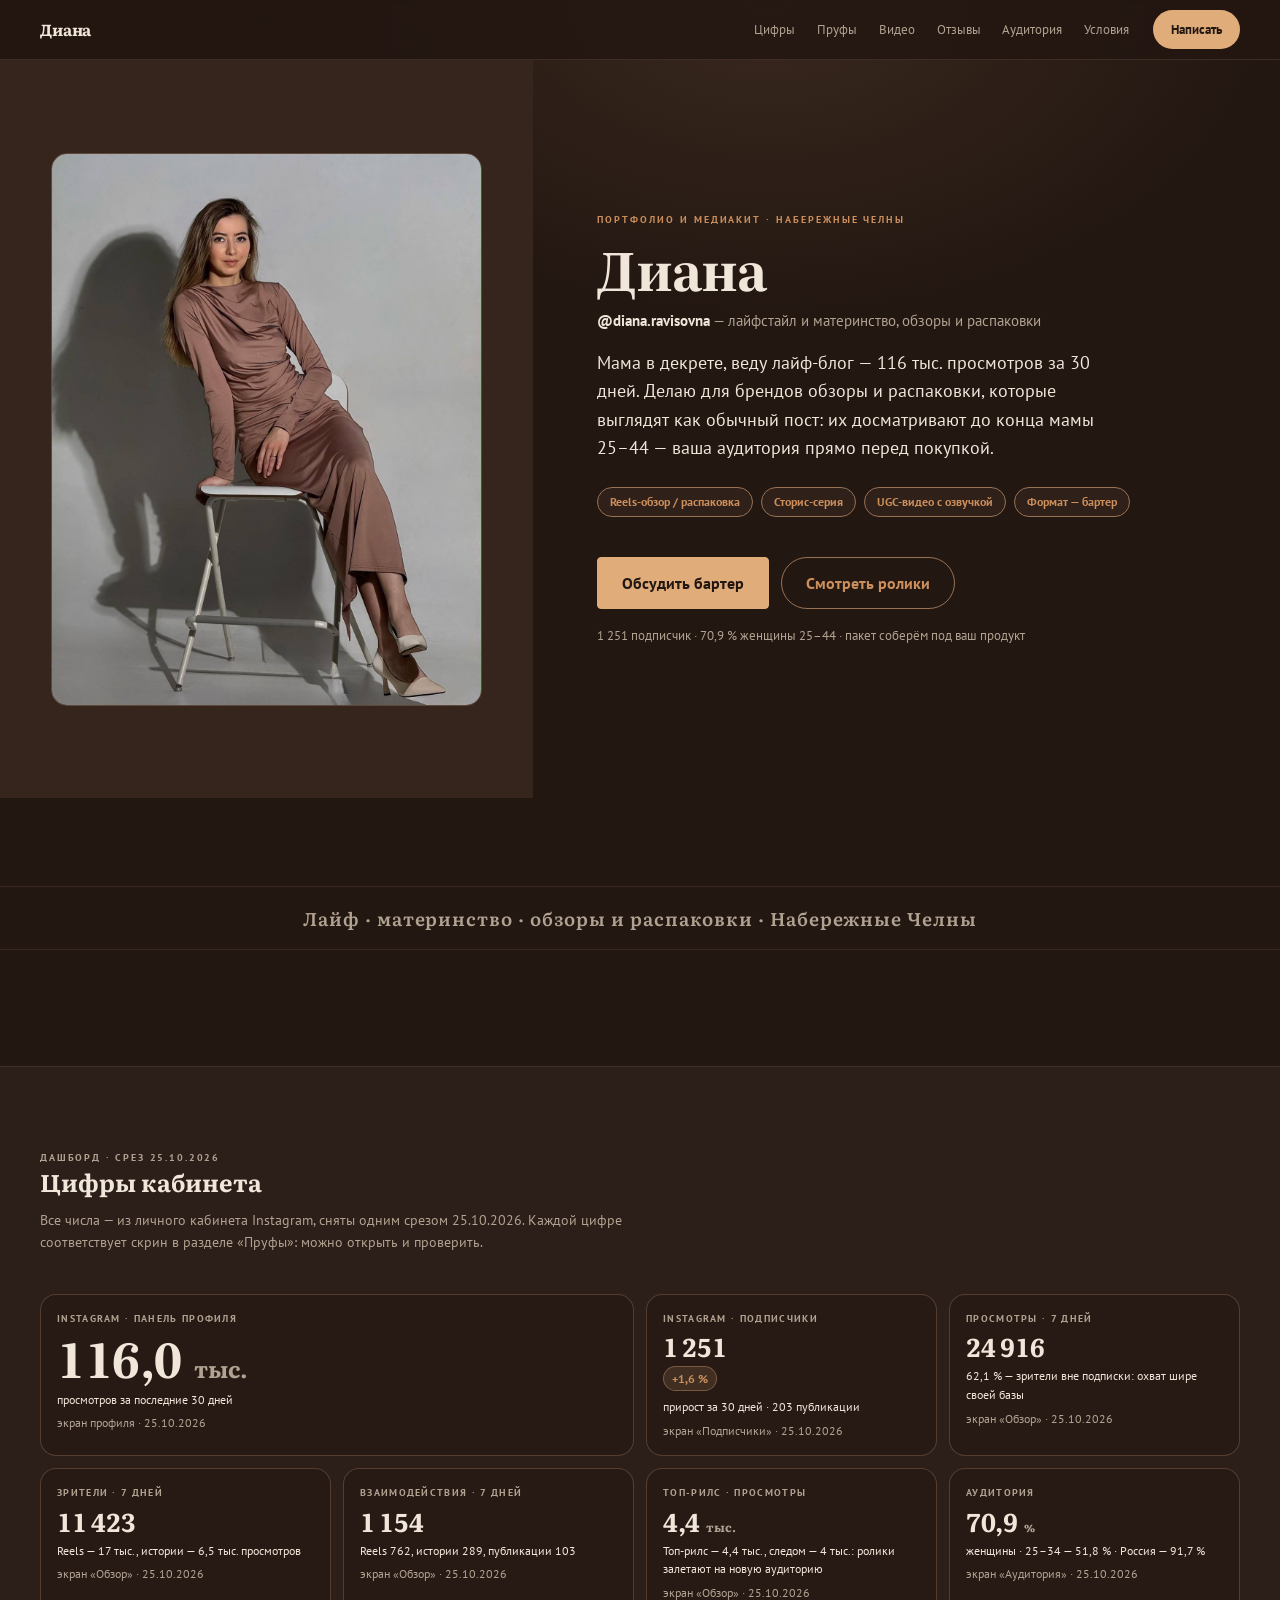
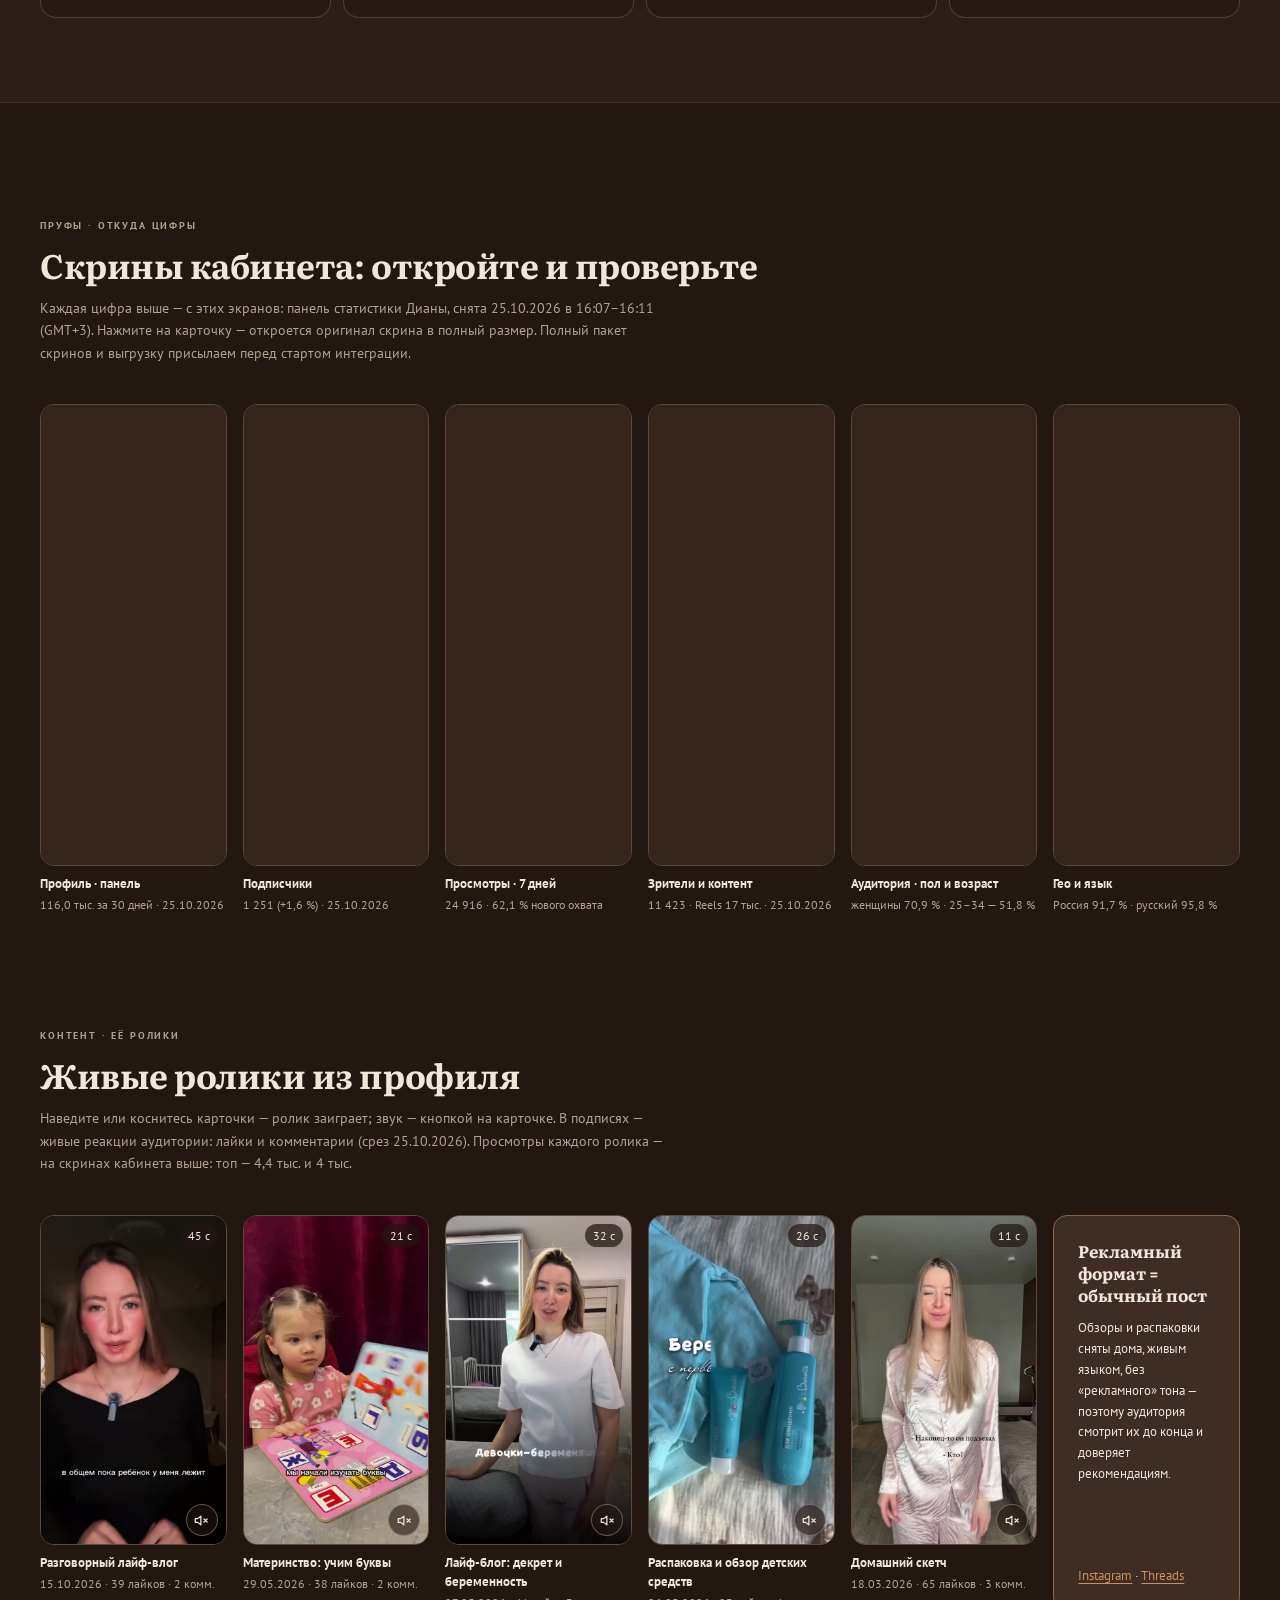
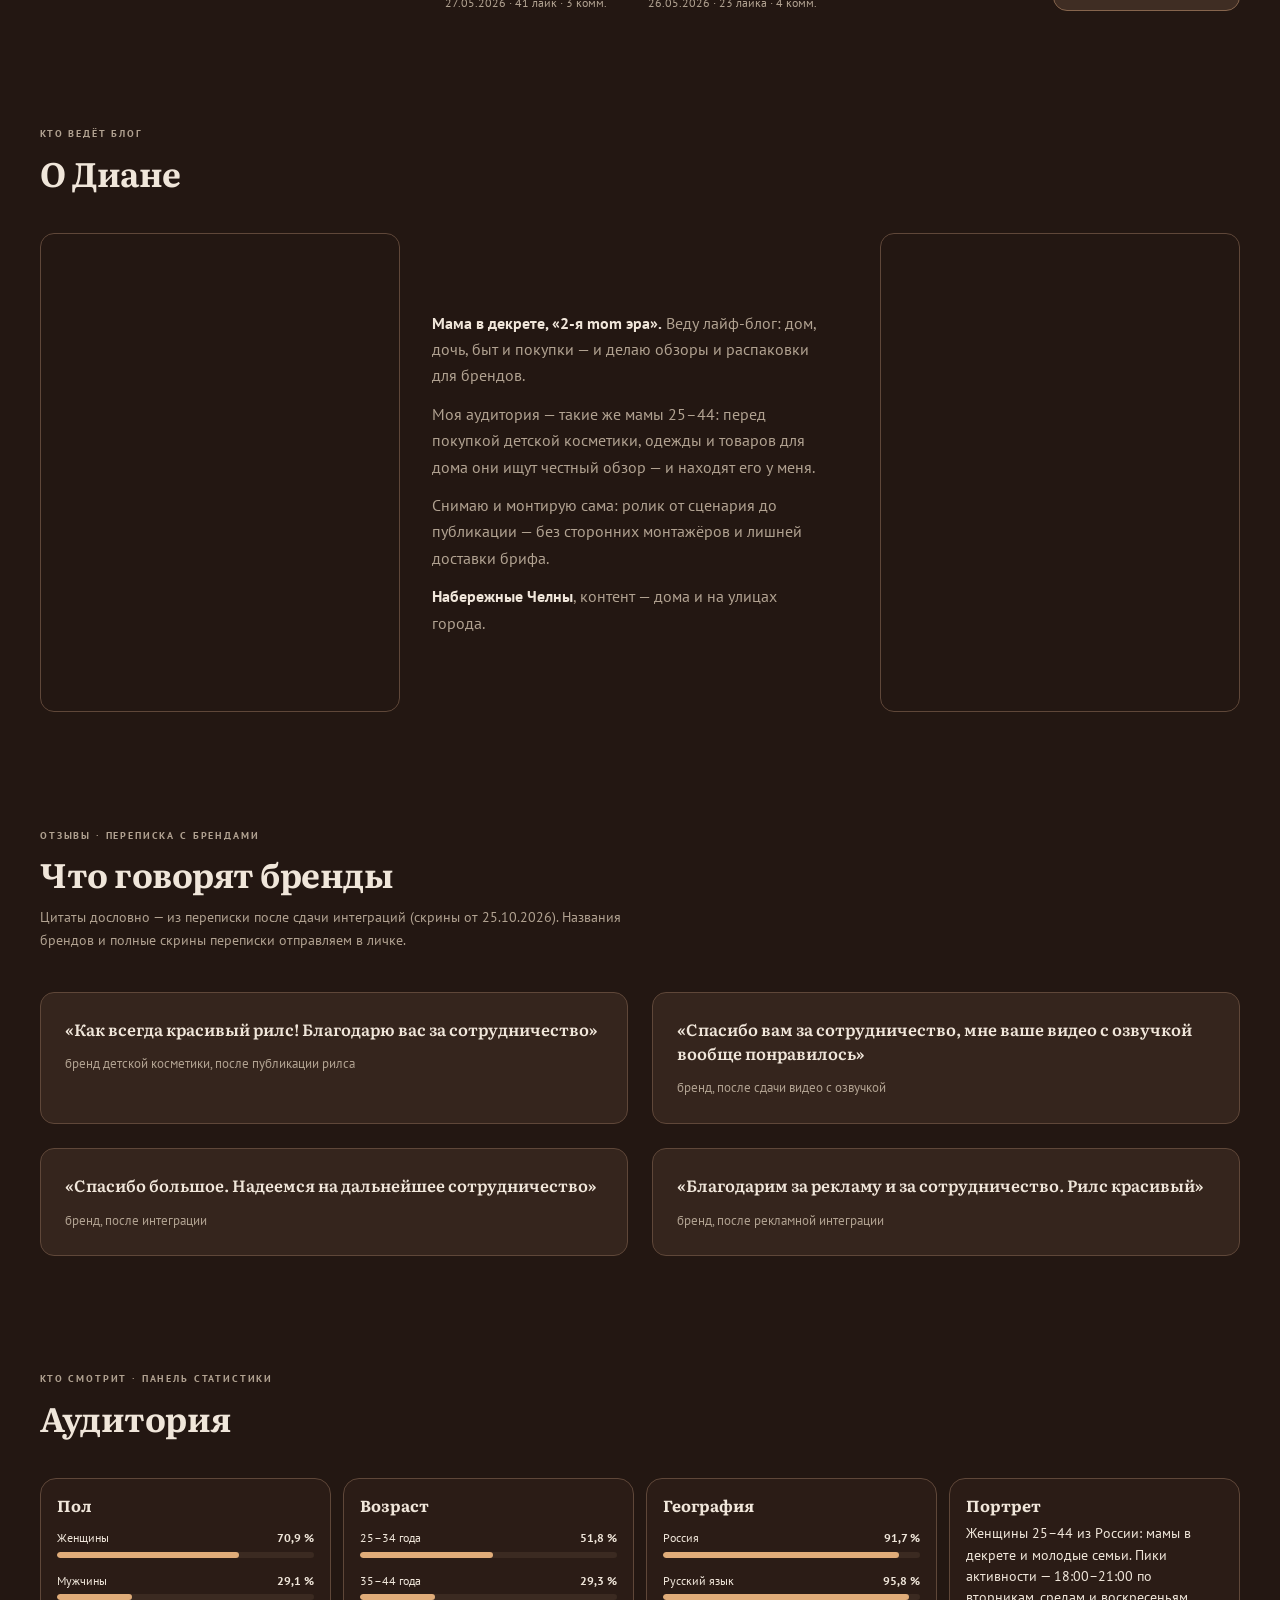
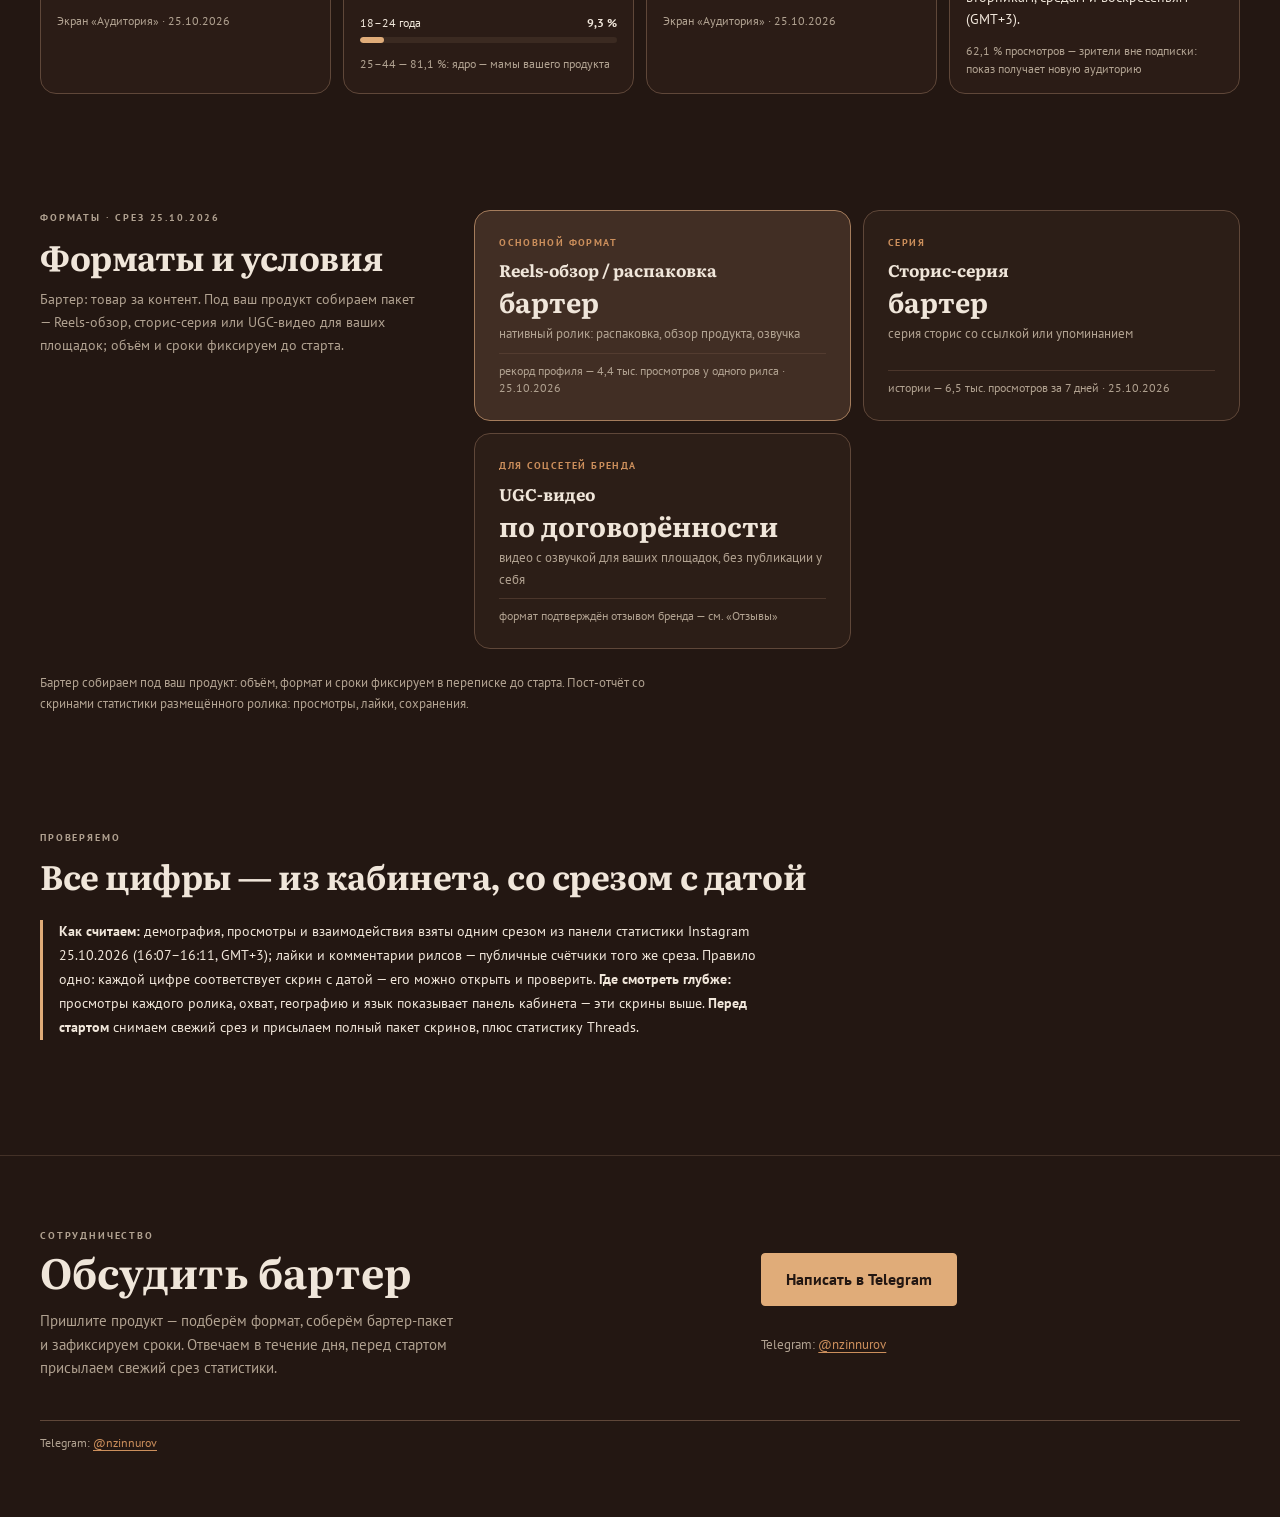
==== index.html @ 682ace09 "Портфолио: только Диана Рависовна" ====
<!DOCTYPE html>
<html lang="ru">
<head>
  <meta charset="UTF-8">
  <meta name="viewport" content="width=device-width, initial-scale=1.0">
  <title>Диана — портфолио и медиакит</title>
  <meta name="description" content="Портфолио и медиакит Дианы (@diana.ravisovna): лайф-блог о материнстве, обзоры и распаковки.">
  <meta http-equiv="refresh" content="0; url=/creators/diana-ravisovna/">
  <link rel="canonical" href="/creators/diana-ravisovna/">
  <link rel="icon" href="data:image/svg+xml,%3Csvg xmlns='http://www.w3.org/2000/svg' viewBox='0 0 16 16'%3E%3Crect width='16' height='16' fill='%231f130c'/%3E%3Ccircle cx='8' cy='8' r='4' fill='%23d29754'/%3E%3C/svg%3E">
</head>
<body>
  <p><a href="/creators/diana-ravisovna/">Диана — портфолио и медиакит</a></p>
</body>
</html>
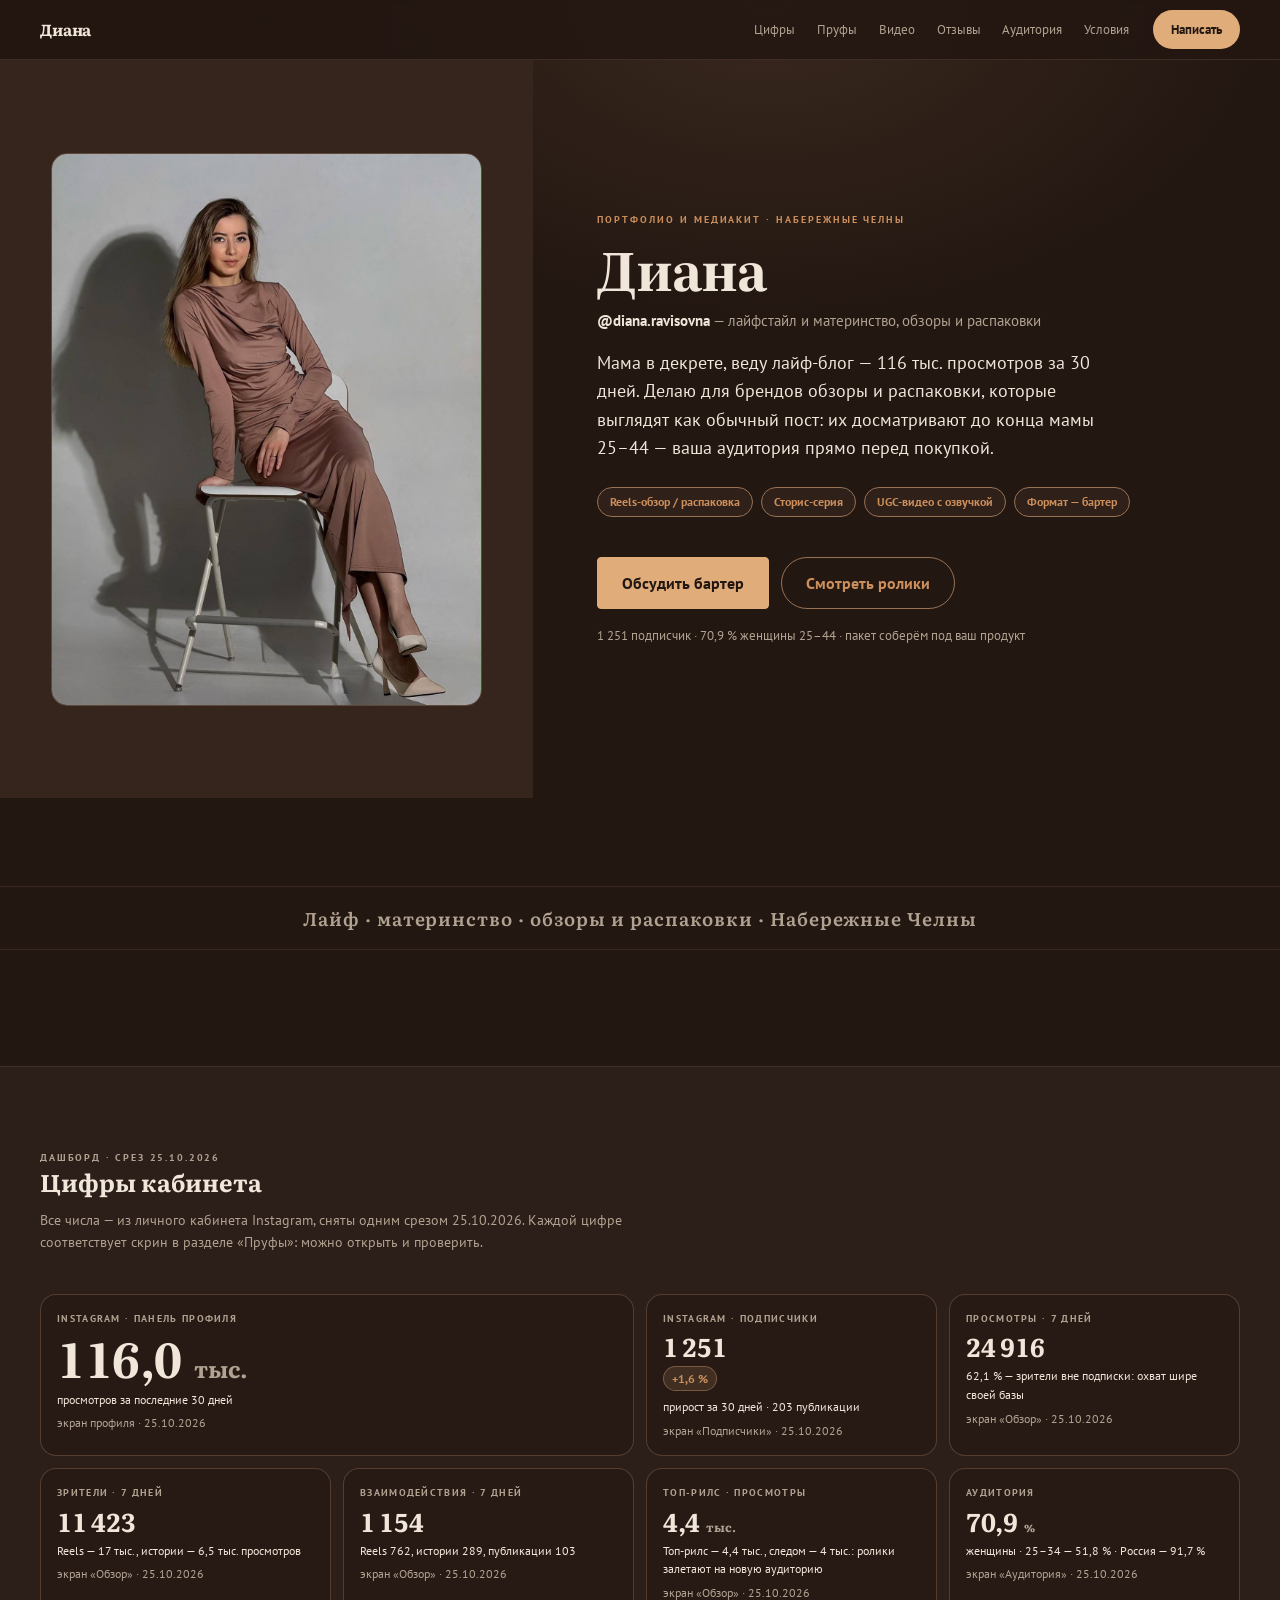
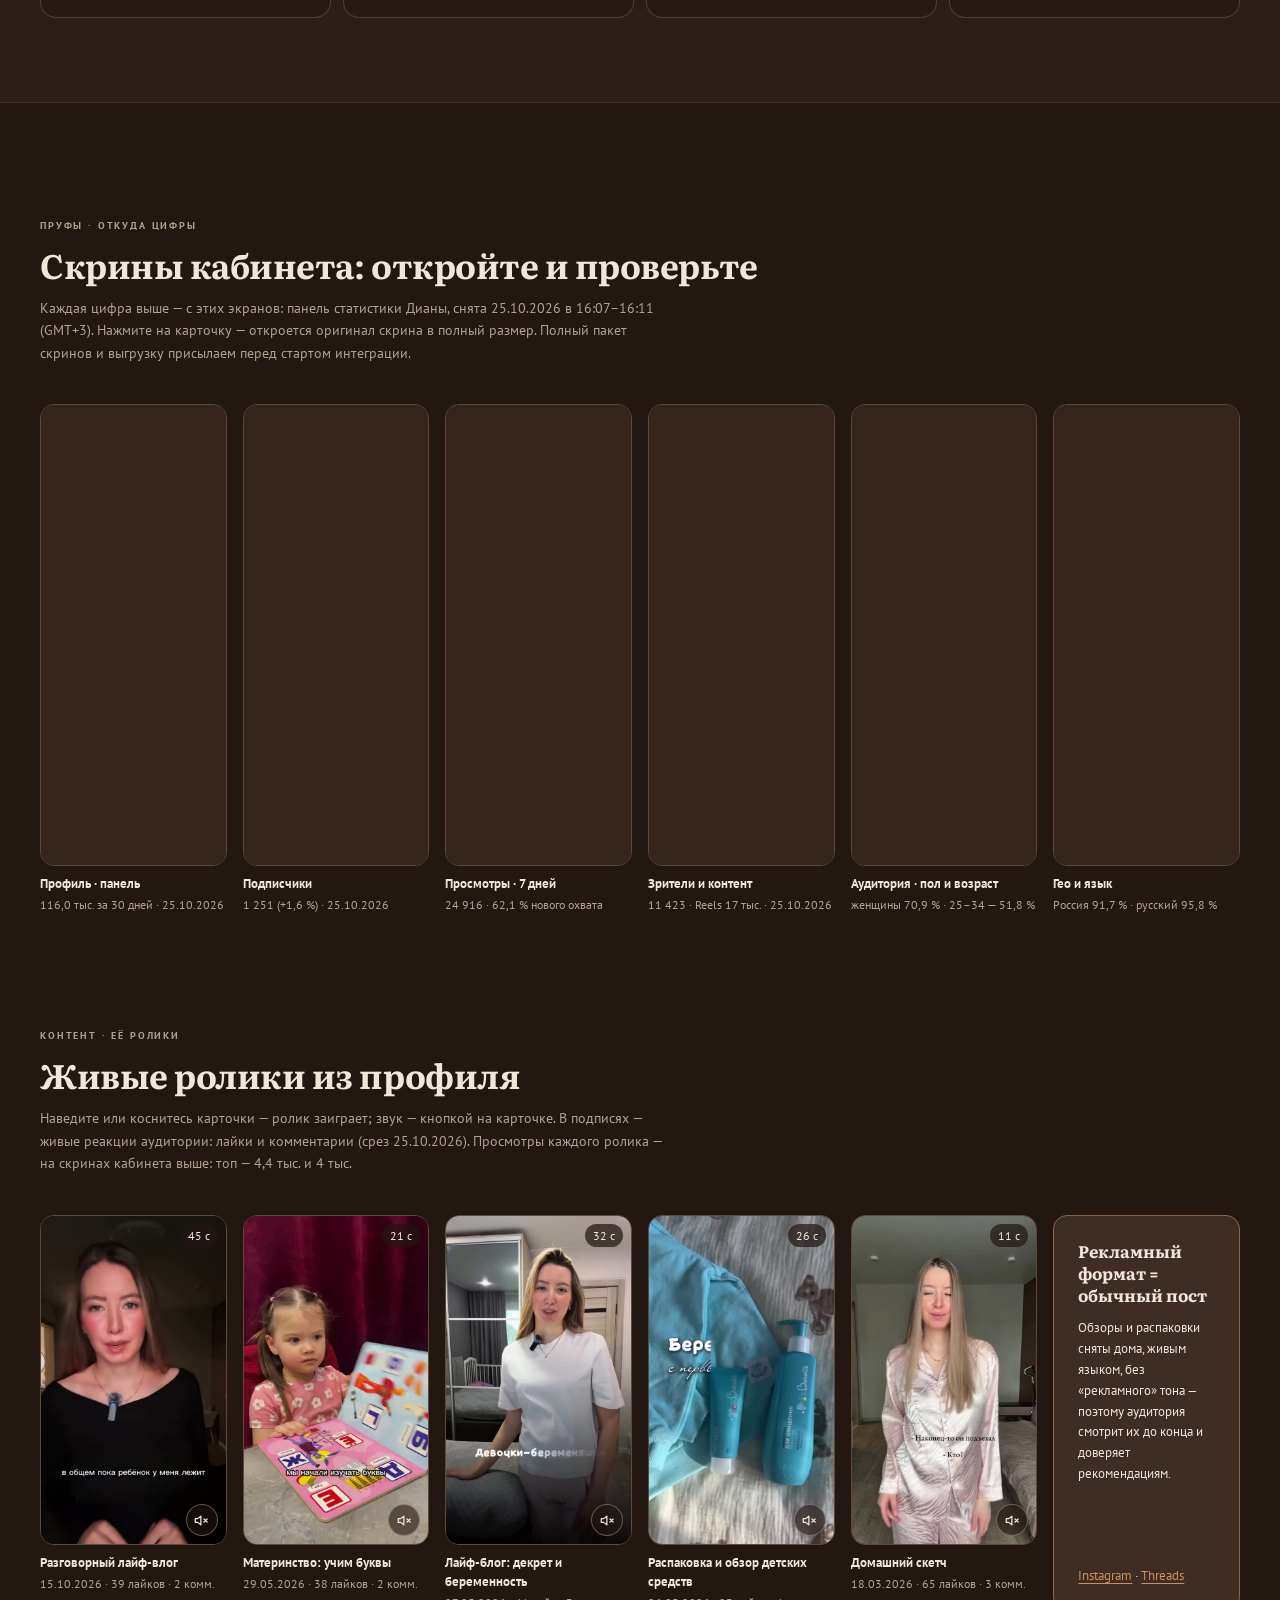
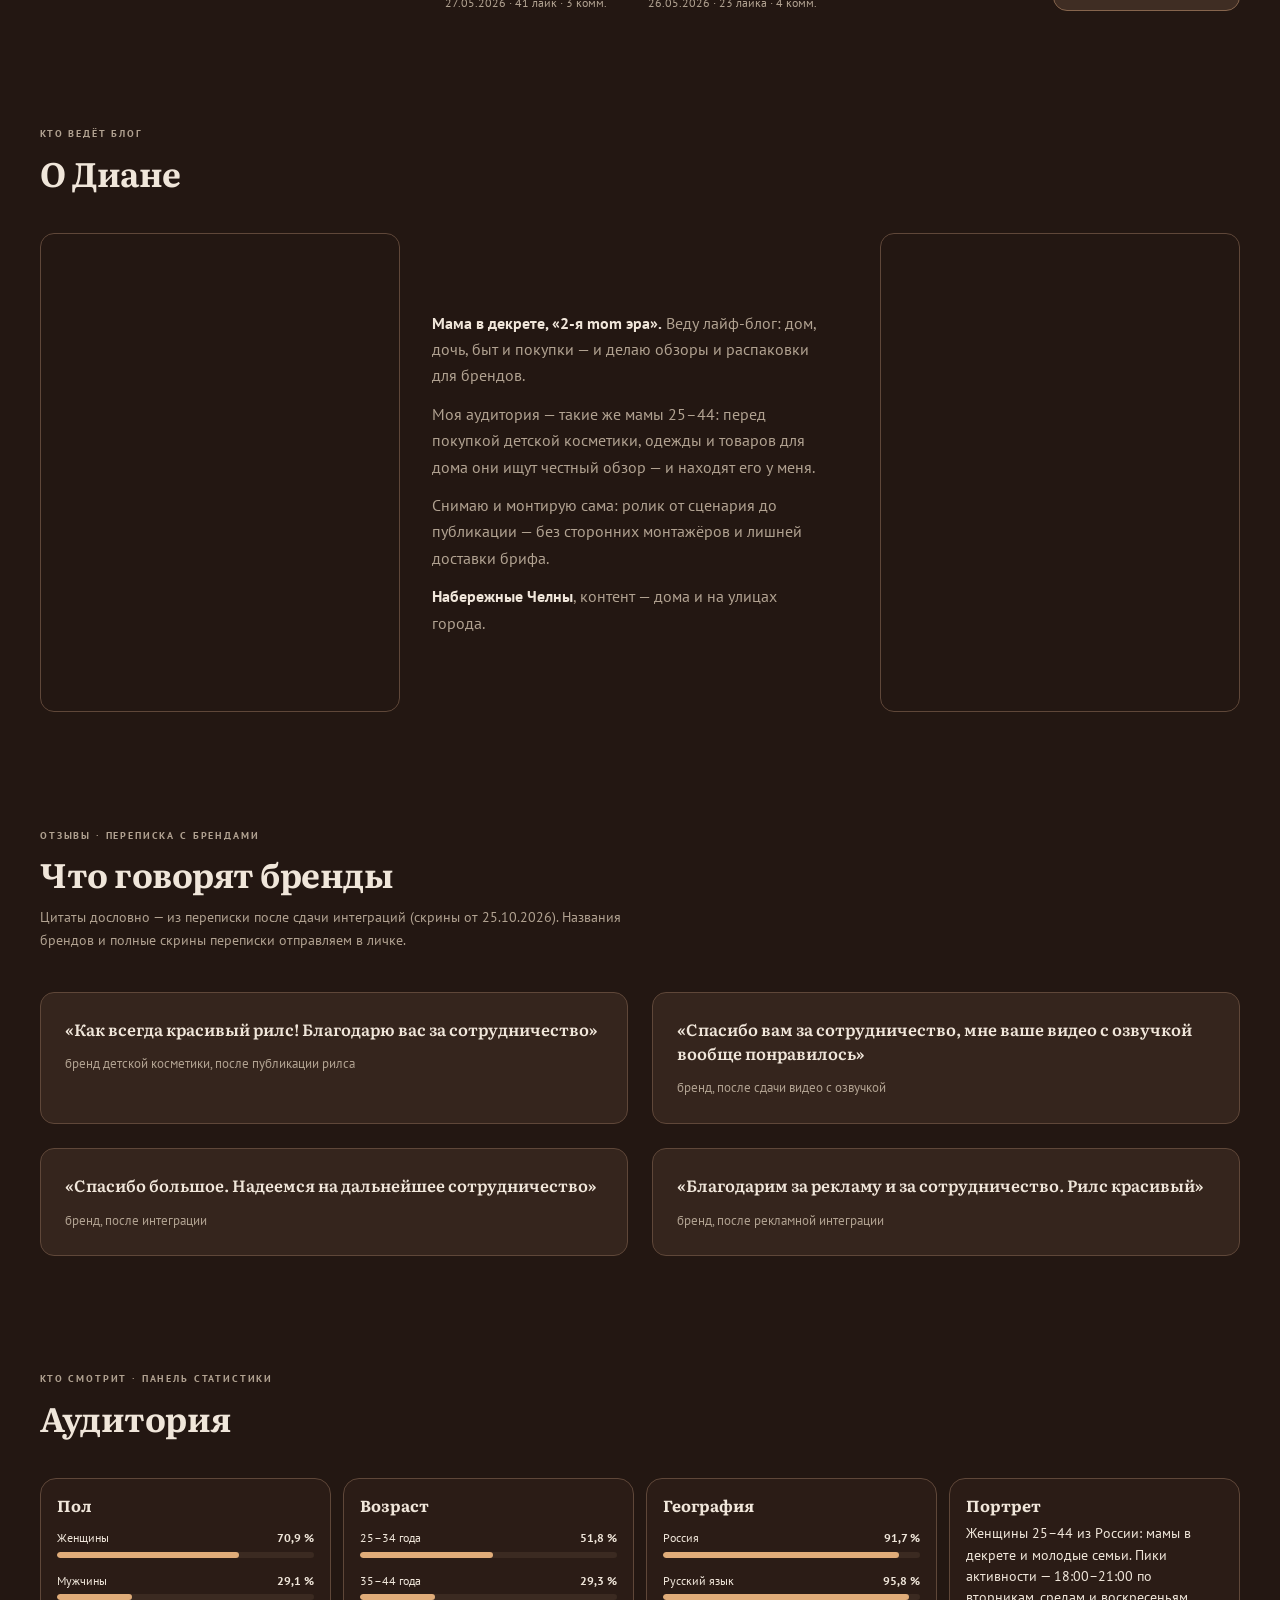
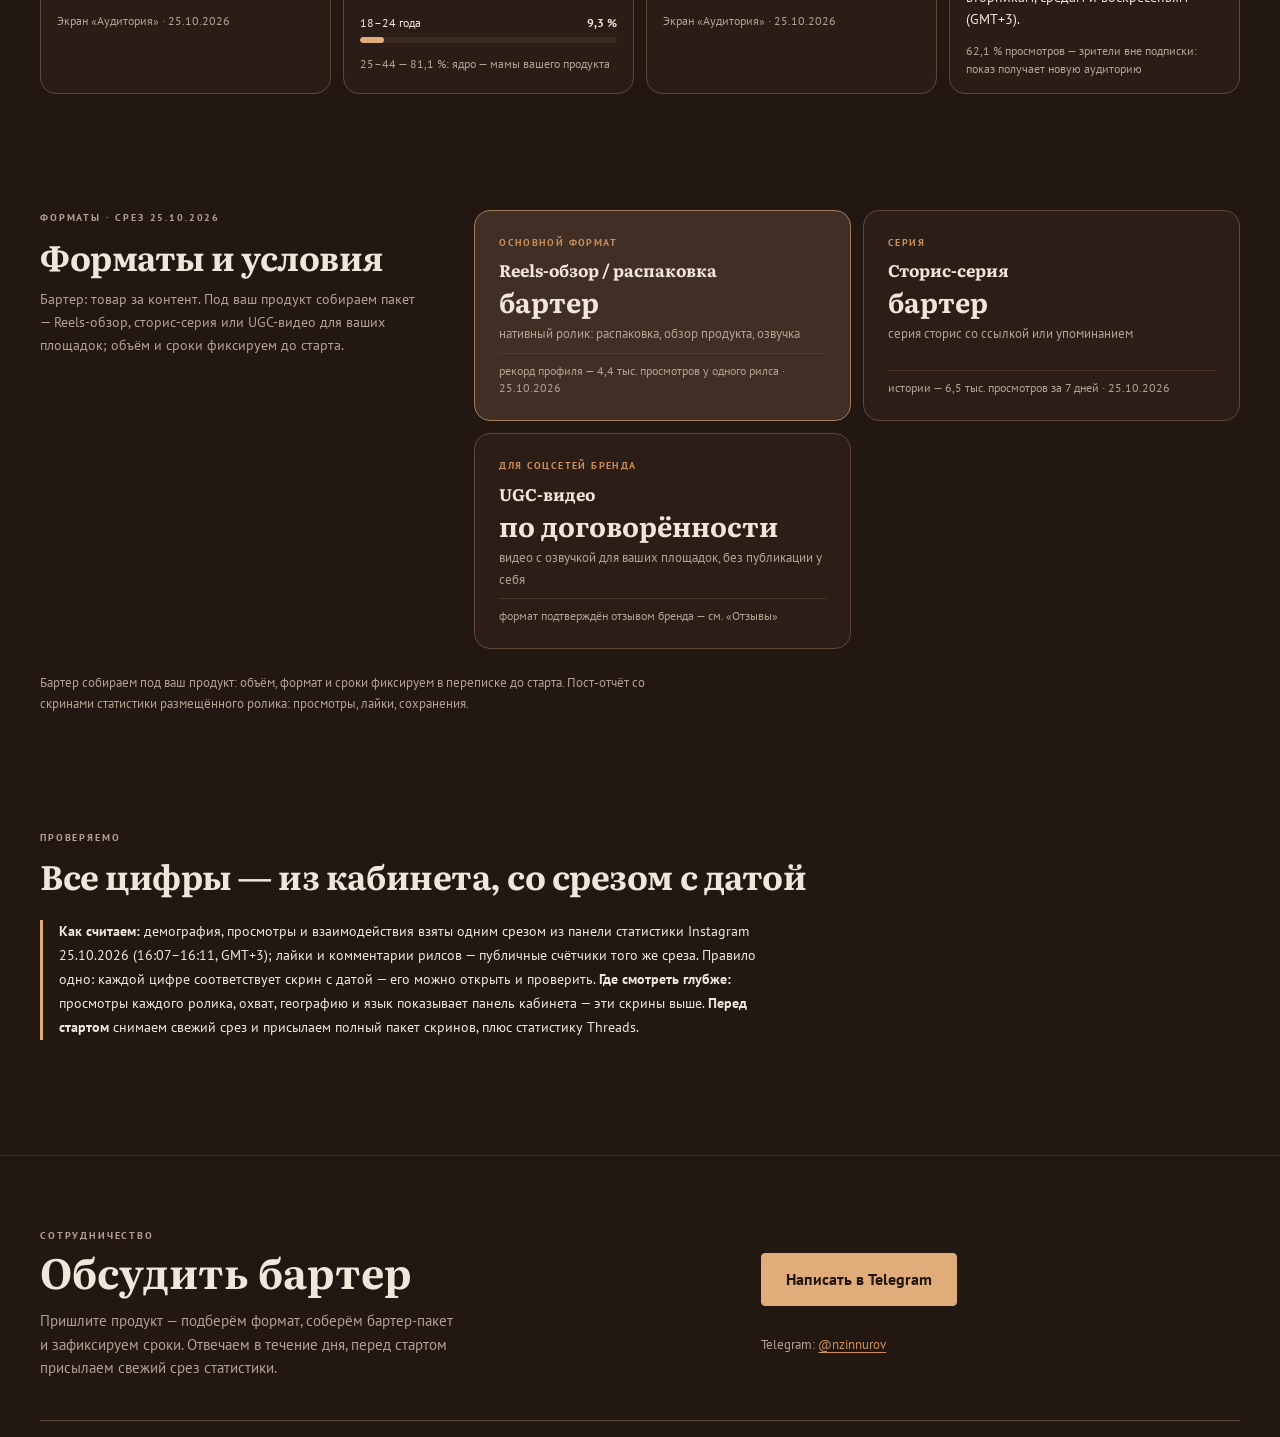
==== commit 45bfb6f0: "Превью-карточка для ссылок: og:/twitter: теги + кроп 1200x628" ====
--- a/index.html
+++ b/index.html
@@ -7,6 +7,17 @@
   <meta name="description" content="Портфолио и медиакит Дианы (@diana.ravisovna): лайф-блог о материнстве, обзоры и распаковки.">
   <meta http-equiv="refresh" content="0; url=/creators/diana-ravisovna/">
   <link rel="canonical" href="/creators/diana-ravisovna/">
+  <meta property="og:type" content="website">
+  <meta property="og:site_name" content="Портфолио и медиакит">
+  <meta property="og:locale" content="ru_RU">
+  <meta property="og:title" content="Диана — портфолио и медиакит">
+  <meta property="og:description" content="Лайф-блог о материнстве, обзоры и распаковки. 1 251 подписчик, 116 тыс. просмотров за 30 дней — все цифры со скринами кабинета.">
+  <meta property="og:url" content="https://nurislamzinnurov-lang.github.io/">
+  <meta property="og:image" content="https://nurislamzinnurov-lang.github.io/creators/diana-ravisovna/img/card.jpg">
+  <meta property="og:image:width" content="1200">
+  <meta property="og:image:height" content="628">
+  <meta name="twitter:card" content="summary_large_image">
+  <meta name="twitter:image" content="https://nurislamzinnurov-lang.github.io/creators/diana-ravisovna/img/card.jpg">
   <link rel="icon" href="data:image/svg+xml,%3Csvg xmlns='http://www.w3.org/2000/svg' viewBox='0 0 16 16'%3E%3Crect width='16' height='16' fill='%231f130c'/%3E%3Ccircle cx='8' cy='8' r='4' fill='%23d29754'/%3E%3C/svg%3E">
 </head>
 <body>
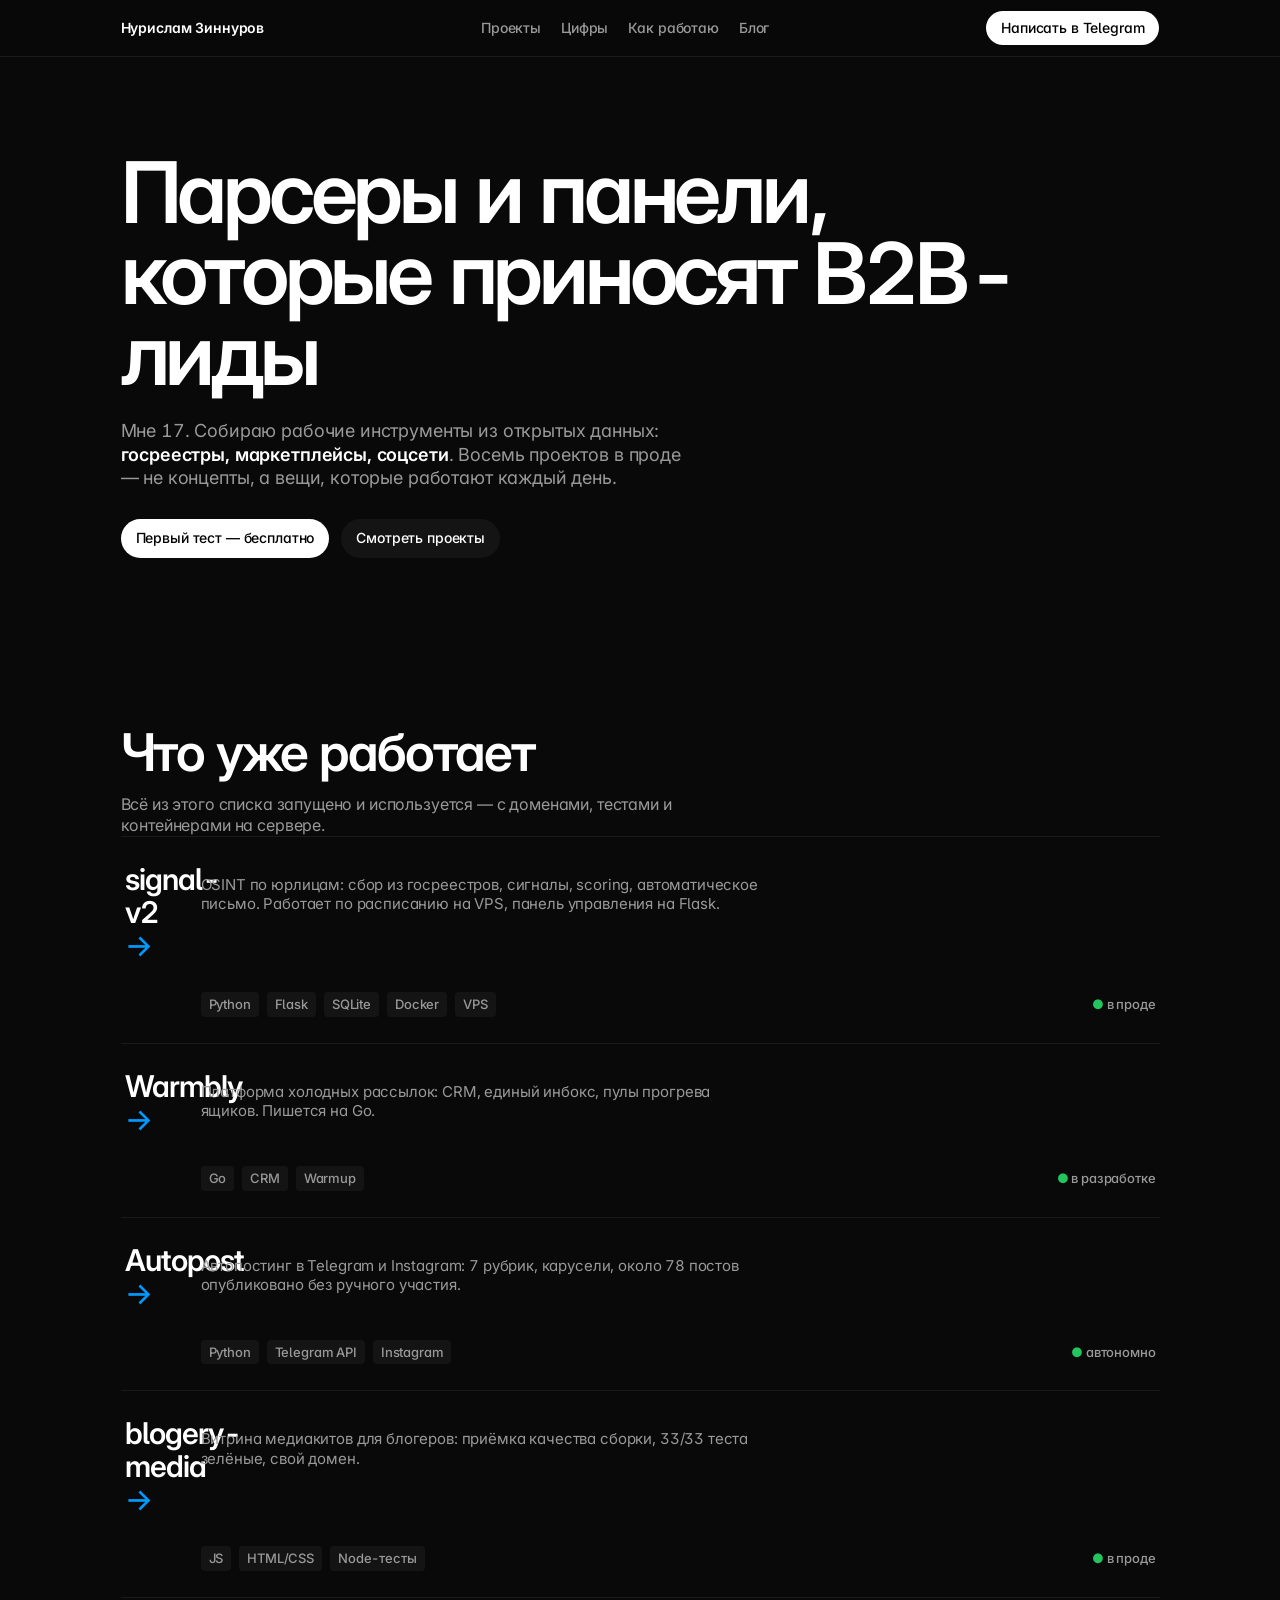
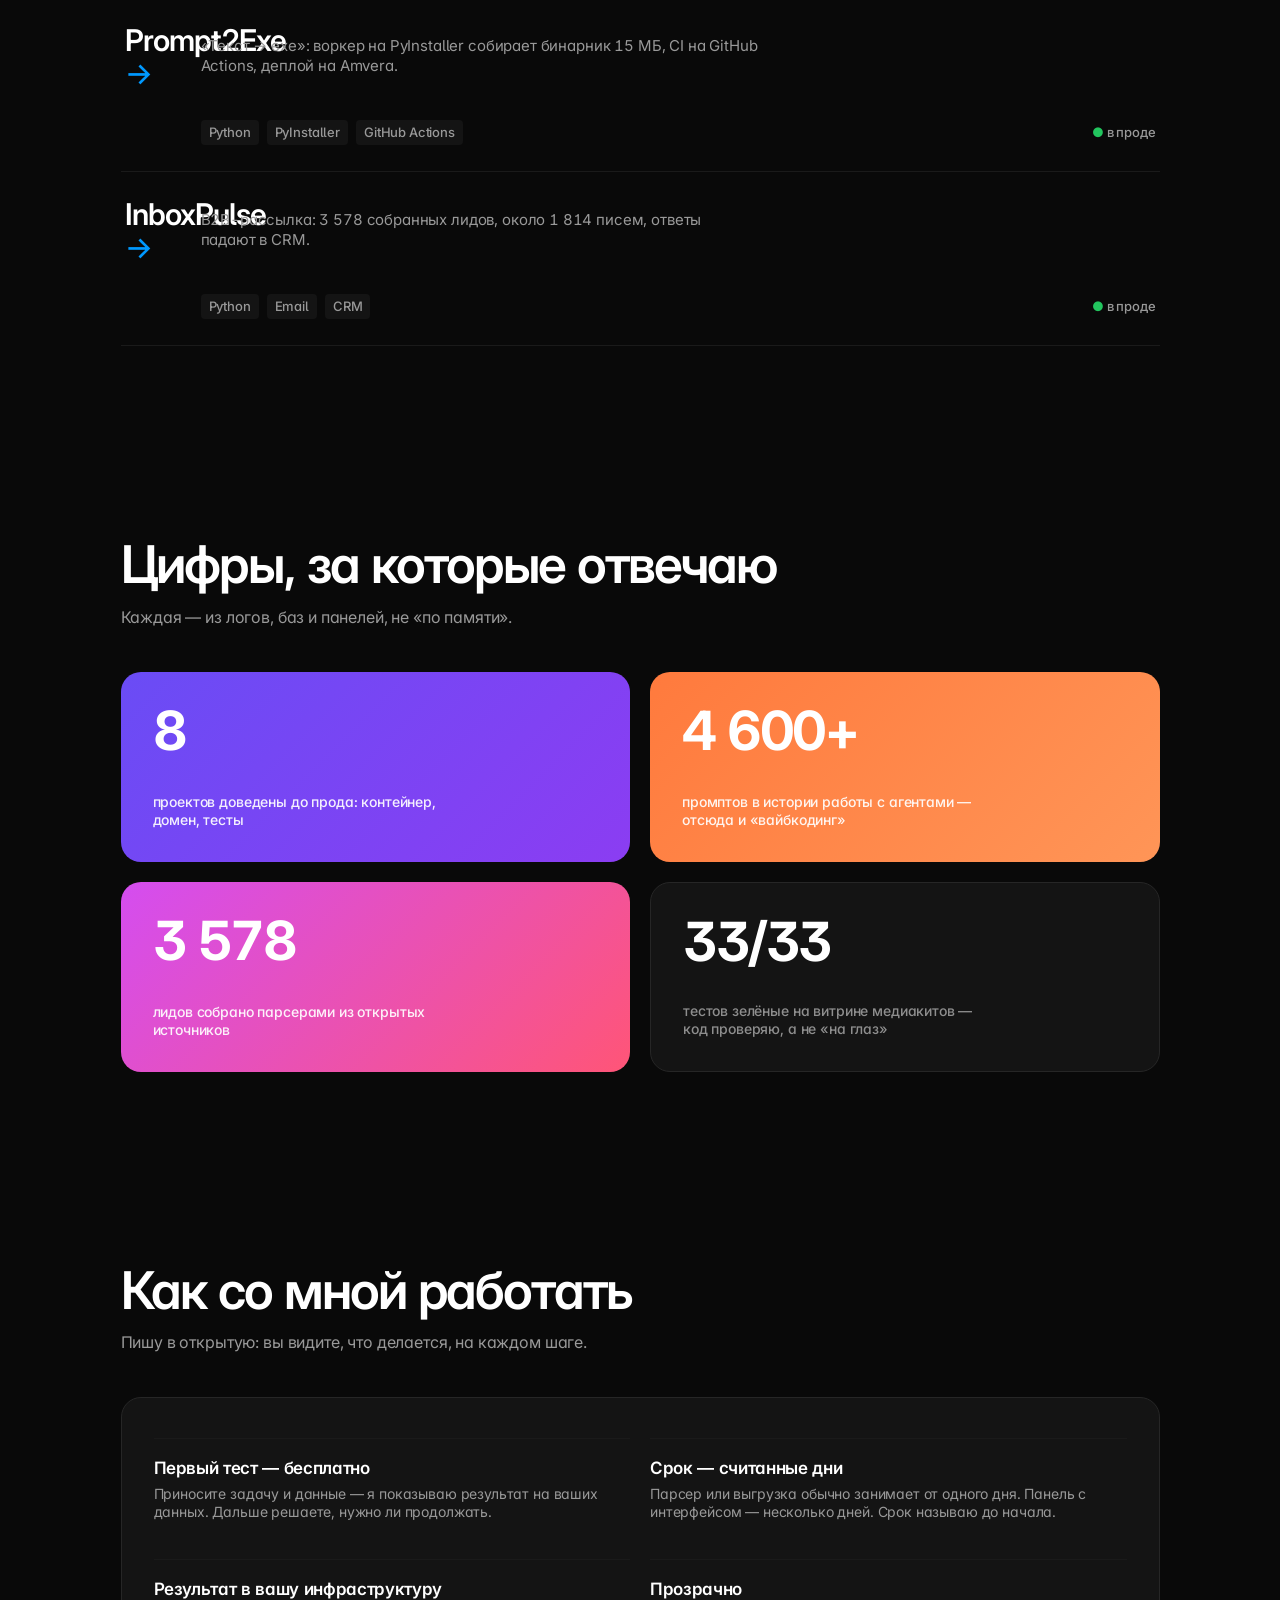
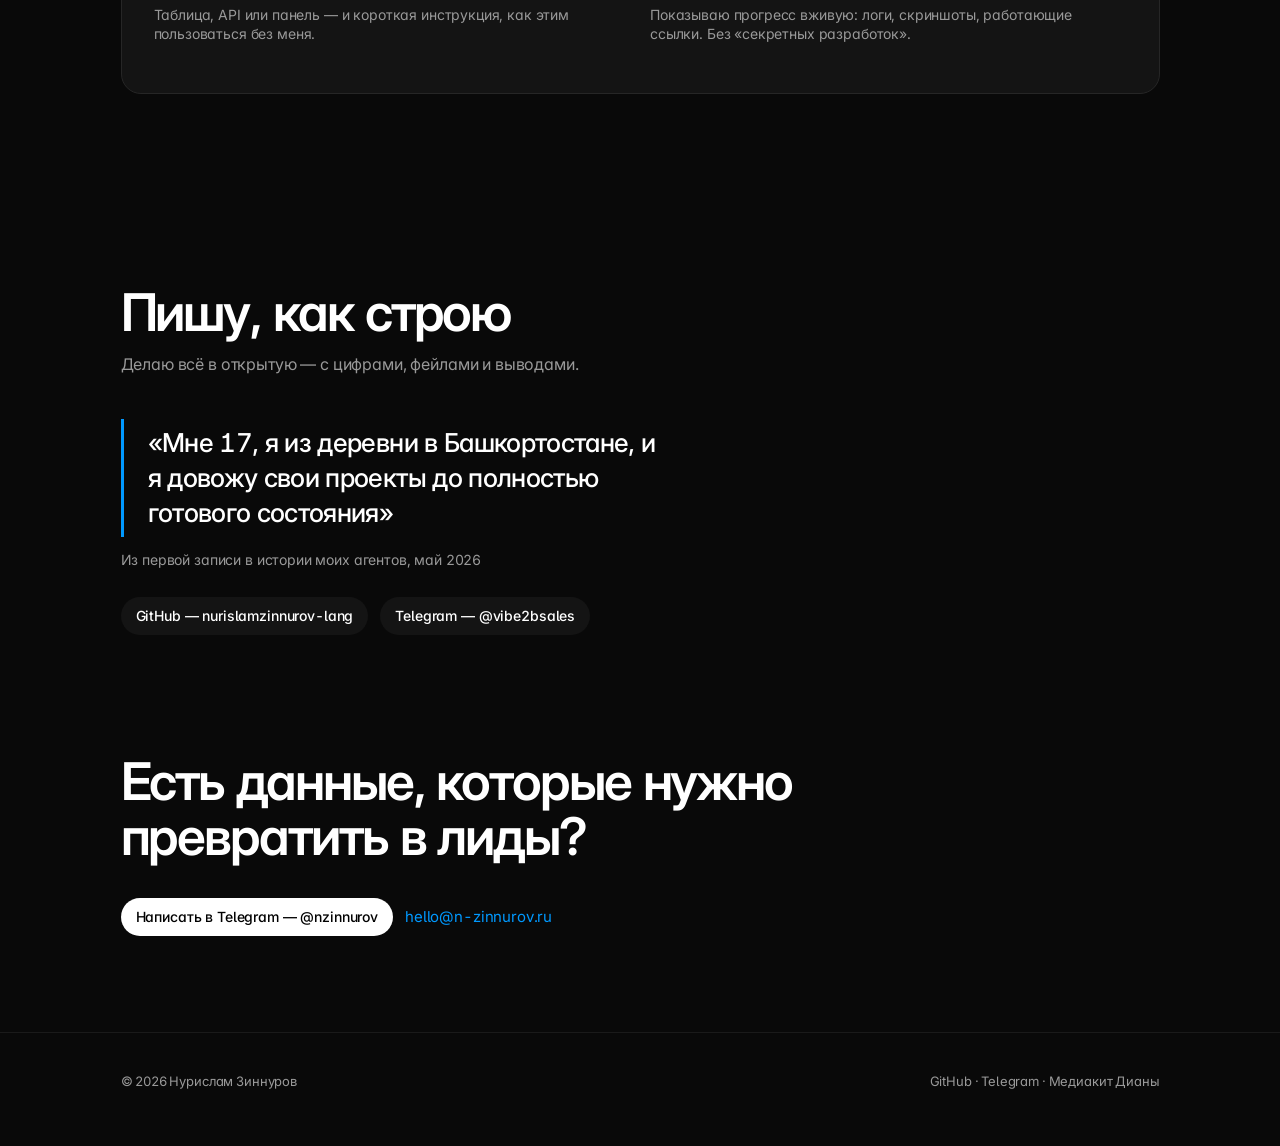
==== commit 39dd82ae: "Корень: личный лендинг (чёрный холст, framer-стиль), og-карточка; Диана остаётся на /creators/diana-" ====
--- a/index.html
+++ b/index.html
@@ -3,24 +3,344 @@
 <head>
   <meta charset="UTF-8">
   <meta name="viewport" content="width=device-width, initial-scale=1.0">
-  <title>Диана — портфолио и медиакит</title>
-  <meta name="description" content="Портфолио и медиакит Дианы (@diana.ravisovna): лайф-блог о материнстве, обзоры и распаковки.">
-  <meta http-equiv="refresh" content="0; url=/creators/diana-ravisovna/">
-  <link rel="canonical" href="/creators/diana-ravisovna/">
+  <title>Нурислам Зиннуров — парсеры и панели, которые приносят B2B-лиды</title>
+  <meta name="description" content="17 лет, 8 проектов в проде: OSINT по госреестрам, платформа холодных рассылок на Go, автопостинг. Пишу в открытую, как строю. Первый тест — бесплатно.">
+  <link rel="canonical" href="https://nurislamzinnurov-lang.github.io/">
   <meta property="og:type" content="website">
-  <meta property="og:site_name" content="Портфолио и медиакит">
+  <meta property="og:site_name" content="Нурислам Зиннуров">
   <meta property="og:locale" content="ru_RU">
-  <meta property="og:title" content="Диана — портфолио и медиакит">
-  <meta property="og:description" content="Лайф-блог о материнстве, обзоры и распаковки. 1 251 подписчик, 116 тыс. просмотров за 30 дней — все цифры со скринами кабинета.">
+  <meta property="og:title" content="Нурислам Зиннуров — парсеры и панели, которые приносят B2B-лиды">
+  <meta property="og:description" content="8 проектов в проде. signal-v2: OSINT по госреестрам. Warmbly: cold email на Go. Пишу в открытую, как строю.">
   <meta property="og:url" content="https://nurislamzinnurov-lang.github.io/">
-  <meta property="og:image" content="https://nurislamzinnurov-lang.github.io/creators/diana-ravisovna/img/card.jpg">
+  <meta property="og:image" content="https://nurislamzinnurov-lang.github.io/img/card.png">
   <meta property="og:image:width" content="1200">
-  <meta property="og:image:height" content="628">
+  <meta property="og:image:height" content="630">
+  <meta property="og:image:alt" content="Нурислам Зиннуров — вайбкодер. 8 проектов в проде.">
   <meta name="twitter:card" content="summary_large_image">
-  <meta name="twitter:image" content="https://nurislamzinnurov-lang.github.io/creators/diana-ravisovna/img/card.jpg">
-  <link rel="icon" href="data:image/svg+xml,%3Csvg xmlns='http://www.w3.org/2000/svg' viewBox='0 0 16 16'%3E%3Crect width='16' height='16' fill='%231f130c'/%3E%3Ccircle cx='8' cy='8' r='4' fill='%23d29754'/%3E%3C/svg%3E">
+  <meta name="twitter:title" content="Нурислам Зиннуров — парсеры и панели, которые приносят B2B-лиды">
+  <meta name="twitter:description" content="8 проектов в проде. signal-v2, Warmbly, Autopost. Building in public.">
+  <meta name="twitter:image" content="https://nurislamzinnurov-lang.github.io/img/card.png">
+  <link rel="icon" href="data:image/svg+xml,%3Csvg xmlns='http://www.w3.org/2000/svg' viewBox='0 0 16 16'%3E%3Crect width='16' height='16' rx='3' fill='%23090909'/%3E%3Crect x='3' y='3' width='7' height='7' rx='1.5' fill='%23ffffff'/%3E%3Crect x='8' y='8' width='5' height='5' rx='1' fill='%230099ff'/%3E%3C/svg%3E">
+  <link rel="preconnect" href="https://fonts.googleapis.com">
+  <link rel="preconnect" href="https://fonts.gstatic.com" crossorigin>
+  <link rel="preload" as="style" href="https://fonts.googleapis.com/css2?family=Inter:wght@400;500;600;700&display=swap">
+  <link rel="stylesheet" href="https://fonts.googleapis.com/css2?family=Inter:wght@400;500;600;700&display=swap">
+  <style>
+    :root{
+      --canvas:#090909;
+      --surface-1:#141414;
+      --surface-2:#1c1c1c;
+      --hairline:#262626;
+      --hairline-soft:#1a1a1a;
+      --ink:#ffffff;
+      --ink-muted:#999999;
+      --accent:#0099ff;
+      --grad-magenta:#d44df0;
+      --grad-violet:#6a4cf5;
+      --grad-orange:#ff7a3d;
+      --grad-coral:#ff5577;
+      --success:#22c55e;
+    }
+    *{margin:0;padding:0;box-sizing:border-box}
+    html{scroll-behavior:smooth}
+    body{
+      background:var(--canvas);
+      color:var(--ink);
+      font-family:'Inter',system-ui,-apple-system,'Segoe UI',sans-serif;
+      font-size:15px;
+      font-weight:400;
+      line-height:1.30;
+      letter-spacing:-0.15px;
+      font-feature-settings:'cv01','cv05','cv09','cv11','ss03','tnum';
+      -webkit-font-smoothing:antialiased;
+    }
+    ::selection{background:rgba(0,153,255,.35)}
+    a{color:inherit;text-decoration:none}
+    :focus-visible{outline:2px solid var(--accent);outline-offset:3px;border-radius:4px}
+
+    .wrap{max-width:1099px;margin:0 auto;padding:0 30px}
+
+    /* ---------- nav ---------- */
+    .nav{
+      position:sticky;top:0;z-index:50;
+      background:rgba(9,9,9,.82);
+      backdrop-filter:blur(12px);
+      -webkit-backdrop-filter:blur(12px);
+      border-bottom:1px solid var(--hairline-soft);
+    }
+    .nav-in{height:56px;display:flex;align-items:center;justify-content:space-between}
+    .nav-brand{font-size:14px;font-weight:600;letter-spacing:-0.14px}
+    .nav-links{display:flex;gap:20px;font-size:14px;font-weight:500;letter-spacing:-0.14px}
+    .nav-links a{color:var(--ink-muted);transition:color .15s}
+    .nav-links a:hover{color:var(--ink)}
+    .nav-cta{
+      font-size:14px;font-weight:500;letter-spacing:-0.14px;
+      background:var(--ink);color:#000;
+      padding:8px 15px;border-radius:100px;
+      transition:transform .15s ease;
+    }
+    .nav-cta:hover{transform:scale(1.04)}
+    @media(max-width:720px){.nav-links{display:none}}
+
+    /* ---------- hero ---------- */
+    .hero{padding:96px 0 72px}
+    .hero h1{
+      font-size:clamp(44px,7.2vw,85px);
+      font-weight:600;
+      line-height:0.95;
+      letter-spacing:-0.05em;
+      max-width:19ch;
+    }
+    .hero-sub{
+      margin-top:24px;
+      font-size:18px;color:var(--ink-muted);
+      max-width:52ch;
+    }
+    .hero-sub b{color:var(--ink);font-weight:600}
+    .hero-actions{margin-top:30px;display:flex;gap:12px;flex-wrap:wrap}
+    .pill{display:inline-block;padding:10px 15px;border-radius:100px;font-size:14px;font-weight:500;letter-spacing:-0.14px;transition:transform .15s ease}
+    .pill:hover{transform:scale(1.04)}
+    .pill-primary{background:var(--ink);color:#000}
+    .pill-secondary{background:var(--surface-1);color:var(--ink)}
+
+    /* ---------- section shell ---------- */
+    section{padding:96px 0}
+    .sec-title{
+      font-size:clamp(30px,4.4vw,52px);
+      font-weight:600;line-height:1.05;letter-spacing:-0.04em;
+      max-width:22ch;
+    }
+    .sec-lead{margin-top:14px;color:var(--ink-muted);font-size:16px;max-width:62ch}
+
+    /* ---------- projects: rows like working code ---------- */
+    .proj{display:grid;grid-template-columns:56px 1fr auto;gap:20px;align-items:baseline;padding:26px 4px;border-top:1px solid var(--hairline-soft)}
+    .proj:last-child{border-bottom:1px solid var(--hairline-soft)}
+    .proj-name{font-size:clamp(22px,3vw,30px);font-weight:600;letter-spacing:-0.03em;line-height:1.1}
+    .proj-name .arrow{color:var(--accent);font-weight:500}
+    .proj-desc{grid-column:2;color:var(--ink-muted);font-size:15px;max-width:62ch;margin-top:2px}
+    .proj-stack{grid-column:2;font-size:13px;font-weight:500;color:var(--ink-muted);margin-top:10px;display:flex;gap:8px;flex-wrap:wrap}
+    .proj-stack span{background:var(--surface-1);border-radius:4px;padding:4px 8px}
+    .proj-status{font-size:13px;font-weight:500;color:var(--ink-muted);white-space:nowrap}
+    .proj-status b{color:var(--success);font-weight:500}
+    @media(max-width:720px){
+      .proj{grid-template-columns:1fr}
+      .proj-status{grid-column:1}
+    }
+
+    /* ---------- proof: gradient spotlight cards ---------- */
+    .proof{display:grid;grid-template-columns:1fr 1fr;gap:20px;margin-top:44px}
+    .pcard{border-radius:20px;padding:32px;min-height:190px;display:flex;flex-direction:column;justify-content:space-between}
+    .pcard-violet{background:linear-gradient(135deg,#6a4cf5 0%,#8b3df2 100%)}
+    .pcard-magenta{background:linear-gradient(135deg,#d44df0 0%,#ff5577 100%)}
+    .pcard-orange{background:linear-gradient(135deg,#ff7a3d 0%,#ff9557 100%)}
+    .pcard-dark{background:var(--surface-1);border:1px solid var(--hairline)}
+    .pcard-num{font-size:clamp(38px,5vw,54px);font-weight:700;letter-spacing:-0.045em;line-height:1}
+    .pcard-label{font-size:14px;font-weight:500;margin-top:12px;opacity:.92;max-width:34ch}
+    .pcard-dark .pcard-num{color:var(--ink)}
+    .pcard-dark .pcard-label{color:var(--ink-muted)}
+    @media(max-width:810px){.proof{grid-template-columns:1fr}}
+
+    /* ---------- offer ---------- */
+    .offer-box{
+      margin-top:44px;
+      background:var(--surface-1);
+      border:1px solid var(--hairline);
+      border-radius:20px;
+      padding:32px;
+    }
+    .offer-grid{display:grid;grid-template-columns:1fr 1fr;gap:20px;margin-top:8px}
+    .offer-step{padding:18px 0;border-top:1px solid var(--hairline-soft)}
+    .offer-step h3{font-size:17px;font-weight:600;letter-spacing:-0.02em}
+    .offer-step p{margin-top:6px;color:var(--ink-muted);font-size:14px}
+    @media(max-width:810px){.offer-grid{grid-template-columns:1fr}}
+
+    /* ---------- bip ---------- */
+    .bip-quote{
+      margin-top:44px;
+      border-left:3px solid var(--accent);
+      padding:6px 0 6px 24px;
+      font-size:clamp(20px,2.6vw,26px);
+      font-weight:500;letter-spacing:-0.025em;line-height:1.35;
+      max-width:34ch;
+    }
+    .bip-src{margin-top:14px;color:var(--ink-muted);font-size:14px}
+
+    /* ---------- contact ---------- */
+    .contact{display:flex;gap:12px;flex-wrap:wrap;margin-top:34px;align-items:center}
+    .contact .mail{color:var(--accent);font-size:15px}
+
+    /* ---------- footer ---------- */
+    footer{border-top:1px solid var(--hairline-soft);padding:40px 0 56px;color:var(--ink-muted);font-size:13px}
+    .foot-in{display:flex;justify-content:space-between;gap:20px;flex-wrap:wrap}
+    footer a{color:var(--ink-muted)}
+    footer a:hover{color:var(--ink)}
+
+    @media(prefers-reduced-motion:reduce){
+      html{scroll-behavior:auto}
+      .pill:hover,.nav-cta:hover{transform:none}
+    }
+  </style>
 </head>
 <body>
-  <p><a href="/creators/diana-ravisovna/">Диана — портфолио и медиакит</a></p>
+
+<header class="nav">
+  <div class="wrap nav-in">
+    <a class="nav-brand" href="#top">Нурислам Зиннуров</a>
+    <nav class="nav-links" aria-label="Разделы">
+      <a href="#projects">Проекты</a>
+      <a href="#proof">Цифры</a>
+      <a href="#offer">Как работаю</a>
+      <a href="#bip">Блог</a>
+    </nav>
+    <a class="nav-cta" href="https://t.me/nzinnurov" rel="noopener">Написать в Telegram</a>
+  </div>
+</header>
+
+<main id="top">
+
+  <section class="hero">
+    <div class="wrap">
+      <h1>Парсеры и&nbsp;панели, которые приносят B2B-лиды</h1>
+      <p class="hero-sub">Мне 17. Собираю рабочие инструменты из открытых данных: <b>госреестры, маркетплейсы, соцсети</b>. Восемь проектов в проде — не концепты, а вещи, которые работают каждый день.</p>
+      <div class="hero-actions">
+        <a class="pill pill-primary" href="https://t.me/nzinnurov" rel="noopener">Первый тест — бесплатно</a>
+        <a class="pill pill-secondary" href="#projects">Смотреть проекты</a>
+      </div>
+    </div>
+  </section>
+
+  <section id="projects">
+    <div class="wrap">
+      <h2 class="sec-title">Что уже работает</h2>
+      <p class="sec-lead">Всё из этого списка запущено и используется — с доменами, тестами и контейнерами на сервере.</p>
+
+      <div class="proj">
+        <div class="proj-name">signal-v2 <span class="arrow">→</span></div>
+        <div class="proj-desc">OSINT по юрлицам: сбор из госреестров, сигналы, scoring, автоматическое письмо. Работает по расписанию на VPS, панель управления на Flask.</div>
+        <div class="proj-stack"><span>Python</span><span>Flask</span><span>SQLite</span><span>Docker</span><span>VPS</span></div>
+        <div class="proj-status"><b>●</b> в проде</div>
+      </div>
+
+      <div class="proj">
+        <div class="proj-name">Warmbly <span class="arrow">→</span></div>
+        <div class="proj-desc">Платформа холодных рассылок: CRM, единый инбокс, пулы прогрева ящиков. Пишется на Go.</div>
+        <div class="proj-stack"><span>Go</span><span>CRM</span><span>Warmup</span></div>
+        <div class="proj-status"><b>●</b> в разработке</div>
+      </div>
+
+      <div class="proj">
+        <div class="proj-name">Autopost <span class="arrow">→</span></div>
+        <div class="proj-desc">Автопостинг в Telegram и Instagram: 7 рубрик, карусели, около 78 постов опубликовано без ручного участия.</div>
+        <div class="proj-stack"><span>Python</span><span>Telegram API</span><span>Instagram</span></div>
+        <div class="proj-status"><b>●</b> автономно</div>
+      </div>
+
+      <div class="proj">
+        <div class="proj-name">blogery-media <span class="arrow">→</span></div>
+        <div class="proj-desc">Витрина медиакитов для блогеров: приёмка качества сборки, 33/33 теста зелёные, свой домен.</div>
+        <div class="proj-stack"><span>JS</span><span>HTML/CSS</span><span>Node-тесты</span></div>
+        <div class="proj-status"><b>●</b> в проде</div>
+      </div>
+
+      <div class="proj">
+        <div class="proj-name">Prompt2Exe <span class="arrow">→</span></div>
+        <div class="proj-desc">«Текст → exe»: воркер на PyInstaller собирает бинарник 15 МБ, CI на GitHub Actions, деплой на Amvera.</div>
+        <div class="proj-stack"><span>Python</span><span>PyInstaller</span><span>GitHub Actions</span></div>
+        <div class="proj-status"><b>●</b> в проде</div>
+      </div>
+
+      <div class="proj">
+        <div class="proj-name">InboxPulse <span class="arrow">→</span></div>
+        <div class="proj-desc">B2B-рассылка: 3 578 собранных лидов, около 1 814 писем, ответы падают в CRM.</div>
+        <div class="proj-stack"><span>Python</span><span>Email</span><span>CRM</span></div>
+        <div class="proj-status"><b>●</b> в проде</div>
+      </div>
+    </div>
+  </section>
+
+  <section id="proof">
+    <div class="wrap">
+      <h2 class="sec-title">Цифры, за которые отвечаю</h2>
+      <p class="sec-lead">Каждая — из логов, баз и панелей, не «по памяти».</p>
+      <div class="proof">
+        <div class="pcard pcard-violet">
+          <div class="pcard-num">8</div>
+          <div class="pcard-label">проектов доведены до прода: контейнер, домен, тесты</div>
+        </div>
+        <div class="pcard pcard-orange">
+          <div class="pcard-num">4 600+</div>
+          <div class="pcard-label">промптов в истории работы с агентами — отсюда и «вайбкодинг»</div>
+        </div>
+        <div class="pcard pcard-magenta">
+          <div class="pcard-num">3 578</div>
+          <div class="pcard-label">лидов собрано парсерами из открытых источников</div>
+        </div>
+        <div class="pcard pcard-dark">
+          <div class="pcard-num">33/33</div>
+          <div class="pcard-label">тестов зелёные на витрине медиакитов — код проверяю, а не «на глаз»</div>
+        </div>
+      </div>
+    </div>
+  </section>
+
+  <section id="offer">
+    <div class="wrap">
+      <h2 class="sec-title">Как со мной работать</h2>
+      <p class="sec-lead">Пишу в открытую: вы видите, что делается, на каждом шаге.</p>
+      <div class="offer-box">
+        <div class="offer-grid">
+          <div class="offer-step">
+            <h3>Первый тест — бесплатно</h3>
+            <p>Приносите задачу и данные — я показываю результат на ваших данных. Дальше решаете, нужно ли продолжать.</p>
+          </div>
+          <div class="offer-step">
+            <h3>Срок — считанные дни</h3>
+            <p>Парсер или выгрузка обычно занимает от одного дня. Панель с интерфейсом — несколько дней. Срок называю до начала.</p>
+          </div>
+          <div class="offer-step">
+            <h3>Результат в вашу инфраструктуру</h3>
+            <p>Таблица, API или панель — и короткая инструкция, как этим пользоваться без меня.</p>
+          </div>
+          <div class="offer-step">
+            <h3>Прозрачно</h3>
+            <p>Показываю прогресс вживую: логи, скриншоты, работающие ссылки. Без «секретных разработок».</p>
+          </div>
+          </div>
+      </div>
+    </div>
+  </section>
+
+  <section id="bip">
+    <div class="wrap">
+      <h2 class="sec-title">Пишу, как строю</h2>
+      <p class="sec-lead">Делаю всё в открытую — с цифрами, фейлами и выводами.</p>
+      <blockquote class="bip-quote">«Мне 17, я из деревни в Башкортостане, и я довожу свои проекты до полностью готового состояния»</blockquote>
+      <p class="bip-src">Из первой записи в истории моих агентов, май 2026</p>
+      <div class="hero-actions" style="margin-top:28px">
+        <a class="pill pill-secondary" href="https://github.com/nurislamzinnurov-lang" rel="noopener">GitHub — nurislamzinnurov-lang</a>
+        <a class="pill pill-secondary" href="https://t.me/vibe2bsales" rel="noopener">Telegram — @vibe2bsales</a>
+      </div>
+    </div>
+  </section>
+
+  <section id="contact" style="padding-top:24px">
+    <div class="wrap">
+      <h2 class="sec-title">Есть данные, которые нужно превратить в лиды?</h2>
+      <div class="contact">
+        <a class="pill pill-primary" href="https://t.me/nzinnurov" rel="noopener">Написать в Telegram — @nzinnurov</a>
+        <a class="mail" href="mailto:hello@n-zinnurov.ru">hello@n-zinnurov.ru</a>
+      </div>
+    </div>
+  </section>
+
+</main>
+
+<footer>
+  <div class="wrap foot-in">
+    <span>© 2026 Нурислам Зиннуров</span>
+    <span><a href="https://github.com/nurislamzinnurov-lang" rel="noopener">GitHub</a> · <a href="https://t.me/nzinnurov" rel="noopener">Telegram</a> · <a href="/creators/diana-ravisovna/">Медиакит Дианы</a></span>
+  </div>
+</footer>
+
 </body>
 </html>
